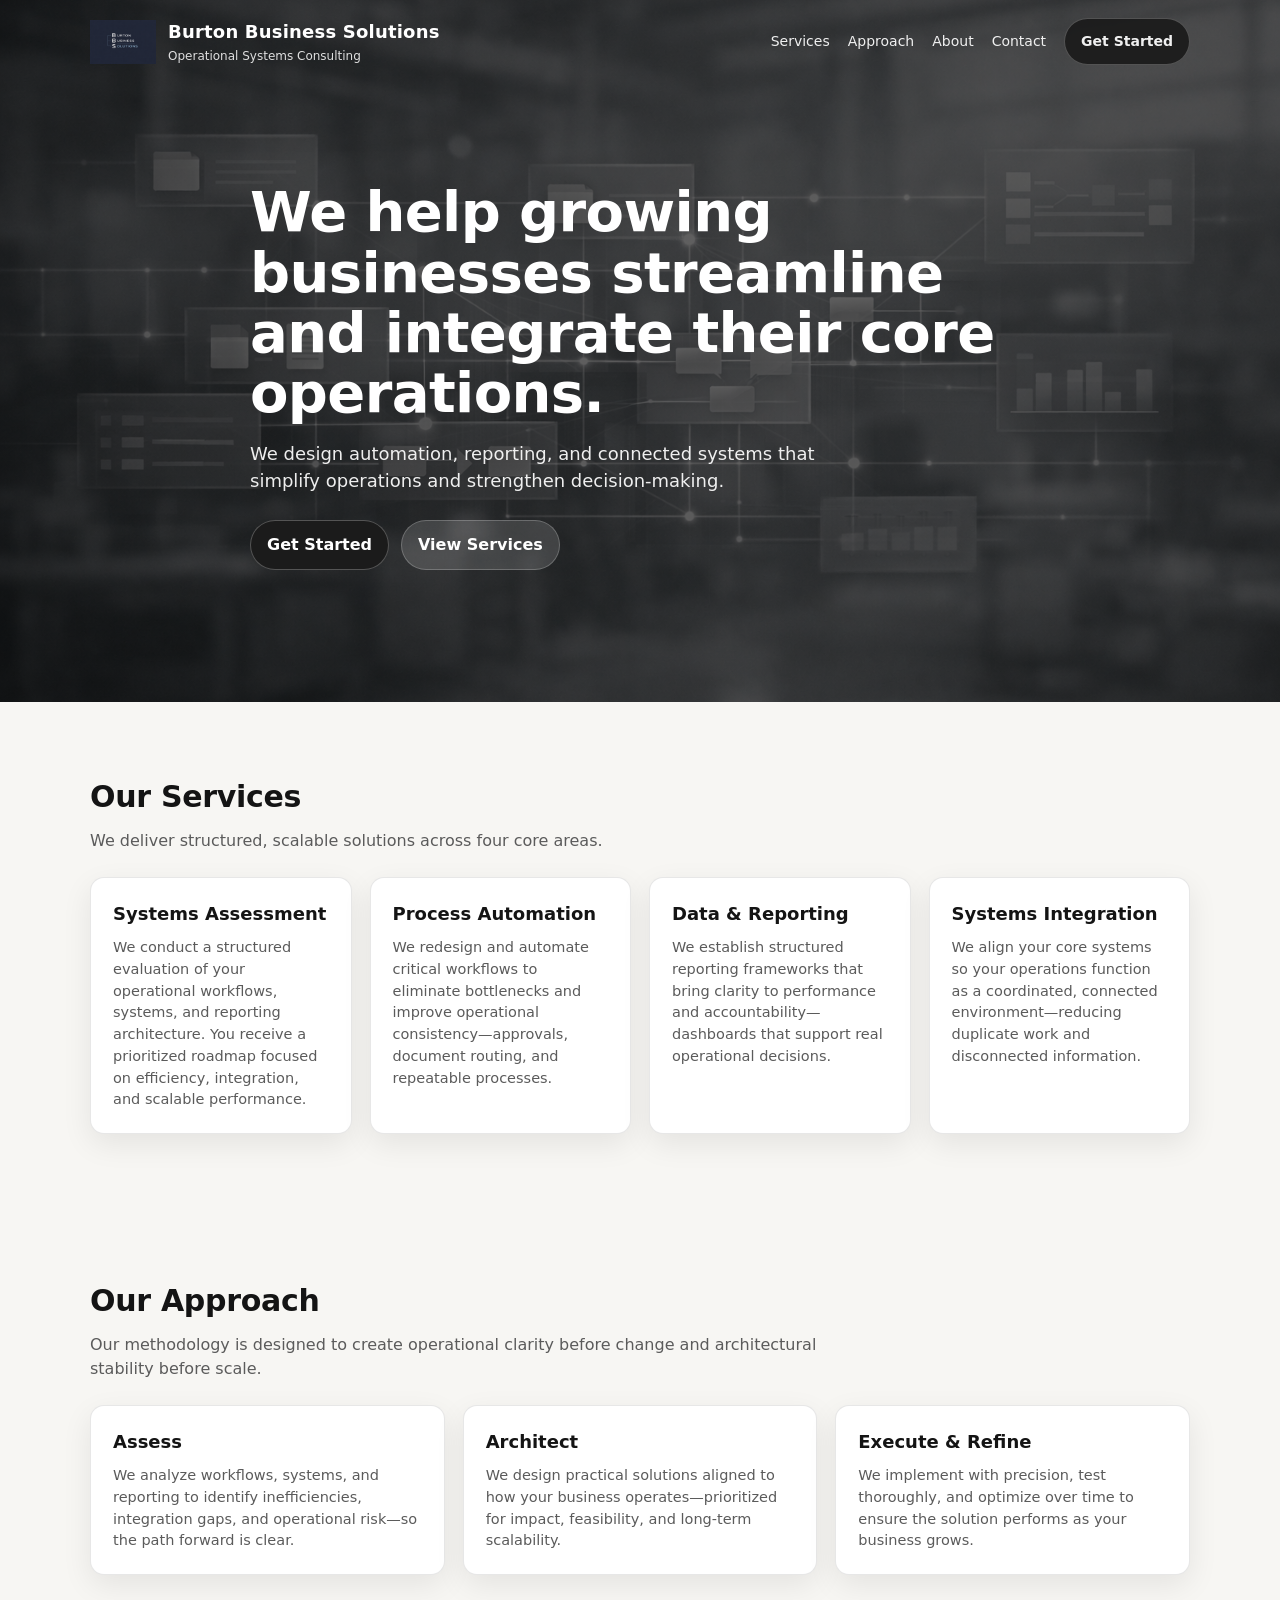
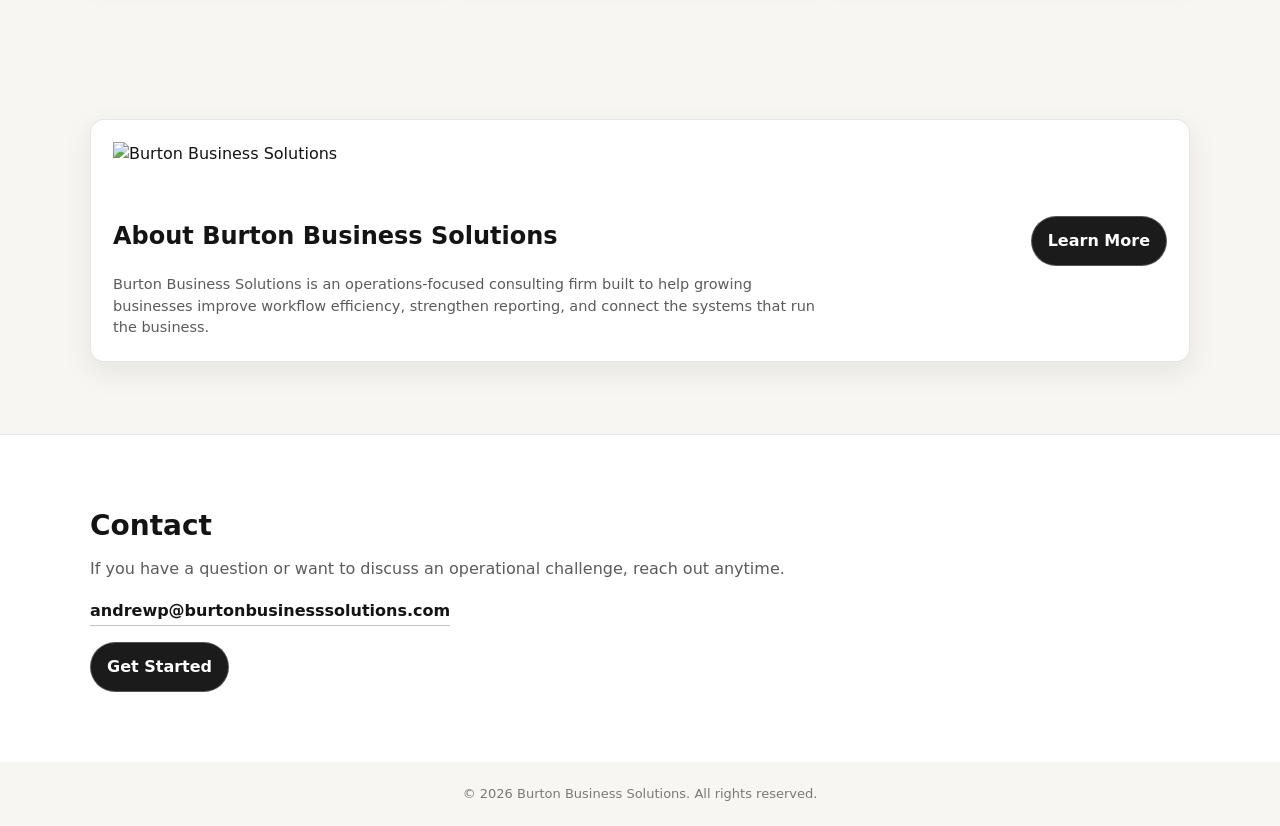
==== index.html @ 43e81bb0 "Update index.html" ====
<!DOCTYPE html>
<html lang="en">
<head>
  <meta charset="UTF-8" />
  <meta name="viewport" content="width=device-width, initial-scale=1.0" />
  <title>Burton Business Solutions | Operational Systems Consulting</title>
  <link rel="stylesheet" href="/assets/css/styles.css" />
</head>

<body>
  <!-- NAV -->
  <header class="nav">
    <div class="container nav-inner">
      <a class="brand" href="/">
        <img src="/assets/images/logo-dark.png" alt="Burton Business Solutions" />
        <div class="brand-text">
          <div class="name">Burton Business Solutions</div>
          <div class="tag">Operational Systems Consulting</div>
        </div>
      </a>

      <nav class="nav-links">
        <a href="#services">Services</a>
        <a href="#approach">Approach</a>
        <a href="/about">About</a>
        <a href="#contact">Contact</a>
        <a class="btn btn-primary" href="/get-started">Get Started</a>
      </nav>
    </div>
  </header>

  <!-- HERO -->
  <section class="hero">
    <div class="container hero-content">
      <h1>We help growing businesses streamline and integrate their core operations.</h1>
      <p>
        We design automation, reporting, and connected systems that simplify operations
        and strengthen decision-making.
      </p>

      <div class="hero-actions">
        <a class="btn btn-primary" href="/get-started">Get Started</a>
        <a class="btn btn-ghost" href="#services">View Services</a>
      </div>
    </div>
  </section>

  <!-- SERVICES -->
  <section id="services" class="section">
    <div class="container">
      <div class="section-header">
        <h2>Our Services</h2>
        <p>We deliver structured, scalable solutions across four core areas.</p>
      </div>

      <div class="grid grid-4">
        <div class="card">
          <h3>Systems Assessment</h3>
          <p>
            We conduct a structured evaluation of your operational workflows, systems,
            and reporting architecture. You receive a prioritized roadmap focused on
            efficiency, integration, and scalable performance.
          </p>
        </div>

        <div class="card">
          <h3>Process Automation</h3>
          <p>
            We redesign and automate critical workflows to eliminate bottlenecks and
            improve operational consistency—approvals, document routing, and repeatable processes.
          </p>
        </div>

        <div class="card">
          <h3>Data &amp; Reporting</h3>
          <p>
            We establish structured reporting frameworks that bring clarity to performance and
            accountability—dashboards that support real operational decisions.
          </p>
        </div>

        <div class="card">
          <h3>Systems Integration</h3>
          <p>
            We align your core systems so your operations function as a coordinated, connected
            environment—reducing duplicate work and disconnected information.
          </p>
        </div>
      </div>
    </div>
  </section>

  <!-- APPROACH -->
  <section id="approach" class="section">
    <div class="container">
      <div class="section-header">
        <h2>Our Approach</h2>
        <p>
          Our methodology is designed to create operational clarity before change and
          architectural stability before scale.
        </p>
      </div>

      <div class="grid grid-3">
        <div class="card">
          <h3>Assess</h3>
          <p>
            We analyze workflows, systems, and reporting to identify inefficiencies,
            integration gaps, and operational risk—so the path forward is clear.
          </p>
        </div>

        <div class="card">
          <h3>Architect</h3>
          <p>
            We design practical solutions aligned to how your business operates—prioritized
            for impact, feasibility, and long-term scalability.
          </p>
        </div>

        <div class="card">
          <h3>Execute &amp; Refine</h3>
          <p>
            We implement with precision, test thoroughly, and optimize over time to ensure
            the solution performs as your business grows.
          </p>
        </div>
      </div>
    </div>
  </section>

  <!-- ABOUT PREVIEW -->
  <section class="section">
    <div class="container">
      <div class="card about-preview">
        <div class="text">
          <img class="about-logo" src="/assets/images/logo-light.png" alt="Burton Business Solutions" />

          <h2>About Burton Business Solutions</h2>
          <p>
            Burton Business Solutions is an operations-focused consulting firm built to help
            growing businesses improve workflow efficiency, strengthen reporting, and connect
            the systems that run the business.
          </p>
        </div>
        <a class="btn btn-primary" href="/about">Learn More</a>
      </div>
    </div>
  </section>

  <!-- CONTACT -->
  <section id="contact" class="contact-band">
    <div class="container">
      <h2>Contact</h2>
      <p>If you have a question or want to discuss an operational challenge, reach out anytime.</p>
      <a class="email" href="mailto:andrewp@burtonbusinesssolutions.com">
        andrewp@burtonbusinesssolutions.com
      </a>

      <div style="margin-top:16px;">
        <a class="btn btn-primary" href="/get-started">Get Started</a>
      </div>
    </div>
  </section>

  <div class="footer">
    © <span id="year"></span> Burton Business Solutions. All rights reserved.
  </div>

  <script>
    document.getElementById("year").textContent = new Date().getFullYear();
  </script>
</body>
</html>
---- assets/css/styles.css ----
/* BBS Solutions - Operational Systems Consulting */

/* ---------- Base ---------- */
:root{
  --bg: #f7f6f3;             /* subtle off-white */
  --card: #ffffff;
  --text: #141414;           /* near-black */
  --muted: #5b5b5b;
  --accent: #1b1b1b;         /* dark charcoal */
  --accent-hover: #000000;
  --border: rgba(20,20,20,.10);
  --shadow: 0 10px 30px rgba(0,0,0,.08);
  --radius: 14px;
  --max: 1100px;
}

*{ box-sizing: border-box; }
html{ scroll-behavior: smooth; }
body{
  margin:0;
  font-family: system-ui, -apple-system, Segoe UI, Roboto, Arial, sans-serif;
  color: var(--text);
  background: var(--bg);
  line-height: 1.5;
}

a{ color: inherit; text-decoration: none; }
a:hover{ text-decoration: underline; }

.container{
  width: min(var(--max), calc(100% - 48px));
  margin: 0 auto;
}

/* ---------- Nav (transparent over hero) ---------- */
.nav{
  position: absolute;
  top:0; left:0; right:0;
  z-index: 50;
  padding: 18px 0;
}

.nav-inner{
  display:flex;
  align-items:center;
  justify-content: space-between;
  gap: 16px;
}

/* UPDATED: brand now supports logo + stacked text */
.brand{
  display:flex;
  align-items:center;
  gap: 12px;
  color: #fff;
  text-decoration: none;
}

/* Logo in navbar */
.brand img{
  height: 44px;        /* tweak 40–52px if you want */
  width: auto;
  display:block;
}

/* Wrapper for name + tagline */
.brand-text{
  display:flex;
  flex-direction: column;
  gap: 2px;
}

.brand .name{
  font-weight: 700;
  letter-spacing: .2px;
  font-size: 18px;
}

.brand .tag{
  font-size: 12px;
  opacity: .85;
}

.nav-links{
  display:flex;
  align-items:center;
  gap: 18px;
}

.nav-links a{
  color:#fff;
  font-size: 14px;
  opacity: .92;
  text-decoration: none;
}

.nav-links a:hover{ opacity: 1; text-decoration: none; }

.btn{
  display:inline-flex;
  align-items:center;
  justify-content:center;
  gap: 10px;
  padding: 12px 16px;
  border-radius: 999px;
  font-weight: 600;
  border: 1px solid transparent;
  text-decoration:none;
  cursor: pointer;
}

.btn-primary{
  background: var(--accent);
  color: #fff;
  border-color: rgba(255,255,255,.25);
}

.btn-primary:hover{
  background: var(--accent-hover);
  text-decoration: none;
}

.btn-ghost{
  background: rgba(255,255,255,.14);
  color:#fff;
  border-color: rgba(255,255,255,.22);
}

.btn-ghost:hover{ background: rgba(255,255,255,.20); text-decoration:none; }

/* ---------- Hero ---------- */
.hero{
  position: relative;
  min-height: 78vh;
  display:flex;
  align-items: center;
  padding: 120px 0 70px;
  background:
    linear-gradient(rgba(0,0,0,.62), rgba(0,0,0,.62)),
    url("/assets/images/hp_background.png");
  background-size: cover;
  background-position: center;
  background-repeat: no-repeat;
  color:#fff;
}

.hero-content{
  max-width: 780px;
}

.hero h1{
  margin:0 0 16px;
  font-size: clamp(34px, 4.5vw, 56px);
  line-height: 1.08;
  letter-spacing: -0.6px;
}

.hero p{
  margin: 0 0 26px;
  font-size: 18px;
  color: rgba(255,255,255,.92);
  max-width: 640px;
}

.hero-actions{
  display:flex;
  gap: 12px;
  flex-wrap: wrap;
}

/* ---------- Sections ---------- */
.section{
  padding: 72px 0;
}

.section-header{
  margin-bottom: 24px;
}

.section-header h2{
  margin:0 0 10px;
  font-size: 30px;
  letter-spacing: -0.3px;
}

.section-header p{
  margin:0;
  color: var(--muted);
  max-width: 760px;
}

.grid{
  display:grid;
  gap: 18px;
}

.grid-4{
  grid-template-columns: repeat(4, 1fr);
}

.grid-3{
  grid-template-columns: repeat(3, 1fr);
}

.card{
  background: var(--card);
  border: 1px solid var(--border);
  border-radius: var(--radius);
  box-shadow: var(--shadow);
  padding: 22px;
}

.card h3{
  margin: 0 0 10px;
  font-size: 18px;
}

.card p{
  margin:0;
  color: var(--muted);
  font-size: 14.5px;
}

/* ---------- About preview ---------- */
.about-preview{
  display:flex;
  gap: 18px;
  align-items: center;
  justify-content: space-between;
  flex-wrap: wrap;
}

.about-preview .text{
  max-width: 720px;
}

/* NEW: light logo for About section */
.about-logo{
  height: 56px;     /* tweak 48–64px */
  width: auto;
  display:block;
  margin: 0 0 14px;
}

.about-preview p{
  margin: 8px 0 0;
  color: var(--muted);
}

/* ---------- Contact footer section ---------- */
.contact-band{
  padding: 70px 0;
  background: #fff;
  border-top: 1px solid var(--border);
}

.contact-band h2{
  margin:0 0 10px;
  font-size: 28px;
}

.contact-band p{
  margin:0 0 18px;
  color: var(--muted);
}

.contact-band .email{
  display:inline-block;
  font-weight: 650;
  border-bottom: 1px solid rgba(20,20,20,.25);
  padding-bottom: 2px;
}

.footer{
  padding: 22px 0;
  color: rgba(20,20,20,.55);
  font-size: 13px;
  text-align:center;
}

/* ---------- Responsive ---------- */
@media (max-width: 980px){
  .grid-4{ grid-template-columns: repeat(2, 1fr); }
  .grid-3{ grid-template-columns: 1fr; }
}

@media (max-width: 560px){
  .container{ width: min(var(--max), calc(100% - 32px)); }
  .nav-links{ gap: 12px; }
  .nav-links a{ display:none; } /* keeps it clean on mobile for now */

  /* Mobile logo sizing */
  .brand img{ height: 36px; }
  .about-logo{ height: 48px; }
}
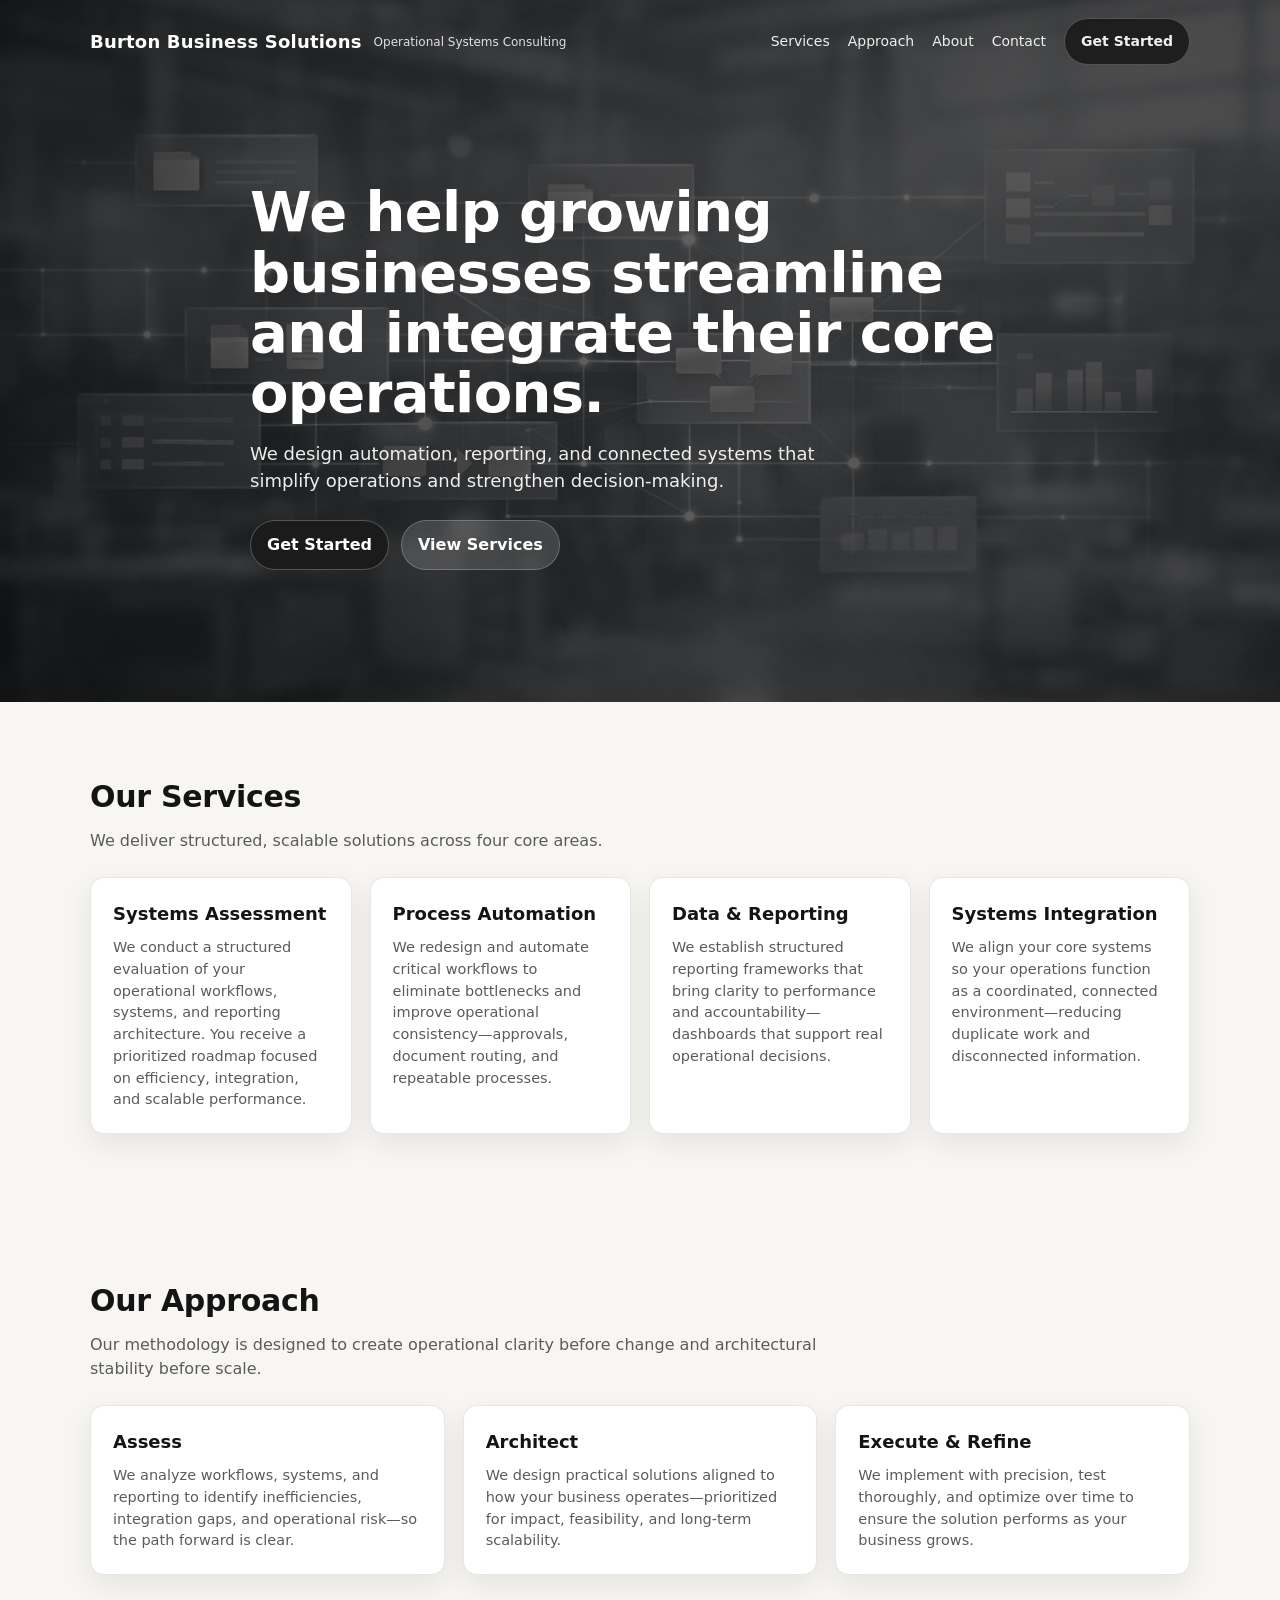
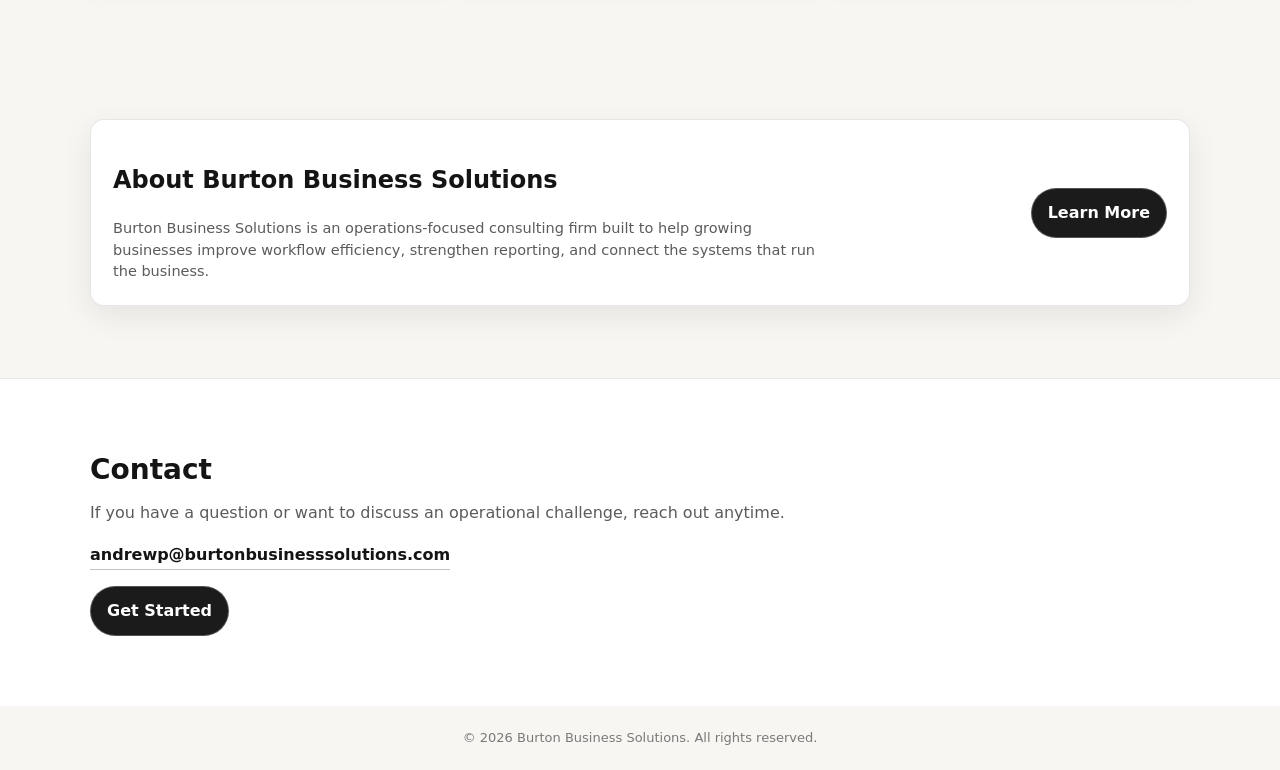
==== commit 4e72354e: "Update index.html" ====
--- a/index.html
+++ b/index.html
@@ -12,11 +12,8 @@
   <header class="nav">
     <div class="container nav-inner">
       <a class="brand" href="/">
-        <img src="/assets/images/logo-dark.png" alt="Burton Business Solutions" />
-        <div class="brand-text">
-          <div class="name">Burton Business Solutions</div>
-          <div class="tag">Operational Systems Consulting</div>
-        </div>
+        <div class="name">Burton Business Solutions</div>
+        <div class="tag">Operational Systems Consulting</div>
       </a>
 
       <nav class="nav-links">
@@ -95,34 +92,31 @@
     <div class="container">
       <div class="section-header">
         <h2>Our Approach</h2>
-        <p>
-          Our methodology is designed to create operational clarity before change and
-          architectural stability before scale.
-        </p>
+        <p>Our methodology is designed to create operational clarity before change and architectural stability before scale.</p>
       </div>
 
       <div class="grid grid-3">
         <div class="card">
           <h3>Assess</h3>
           <p>
-            We analyze workflows, systems, and reporting to identify inefficiencies,
-            integration gaps, and operational risk—so the path forward is clear.
+            We analyze workflows, systems, and reporting to identify inefficiencies, integration gaps,
+            and operational risk—so the path forward is clear.
           </p>
         </div>
 
         <div class="card">
           <h3>Architect</h3>
           <p>
-            We design practical solutions aligned to how your business operates—prioritized
-            for impact, feasibility, and long-term scalability.
+            We design practical solutions aligned to how your business operates—prioritized for impact,
+            feasibility, and long-term scalability.
           </p>
         </div>
 
         <div class="card">
           <h3>Execute &amp; Refine</h3>
           <p>
-            We implement with precision, test thoroughly, and optimize over time to ensure
-            the solution performs as your business grows.
+            We implement with precision, test thoroughly, and optimize over time to ensure the solution
+            performs as your business grows.
           </p>
         </div>
       </div>
@@ -134,13 +128,10 @@
     <div class="container">
       <div class="card about-preview">
         <div class="text">
-          <img class="about-logo" src="/assets/images/logo-light.png" alt="Burton Business Solutions" />
-
           <h2>About Burton Business Solutions</h2>
           <p>
-            Burton Business Solutions is an operations-focused consulting firm built to help
-            growing businesses improve workflow efficiency, strengthen reporting, and connect
-            the systems that run the business.
+            Burton Business Solutions is an operations-focused consulting firm built to help growing businesses
+            improve workflow efficiency, strengthen reporting, and connect the systems that run the business.
           </p>
         </div>
         <a class="btn btn-primary" href="/about">Learn More</a>
@@ -148,14 +139,12 @@
     </div>
   </section>
 
-  <!-- CONTACT -->
+  <!-- CONTACT (BOTTOM) -->
   <section id="contact" class="contact-band">
     <div class="container">
       <h2>Contact</h2>
       <p>If you have a question or want to discuss an operational challenge, reach out anytime.</p>
-      <a class="email" href="mailto:andrewp@burtonbusinesssolutions.com">
-        andrewp@burtonbusinesssolutions.com
-      </a>
+      <a class="email" href="mailto:andrewp@burtonbusinesssolutions.com">andrewp@burtonbusinesssolutions.com</a>
 
       <div style="margin-top:16px;">
         <a class="btn btn-primary" href="/get-started">Get Started</a>
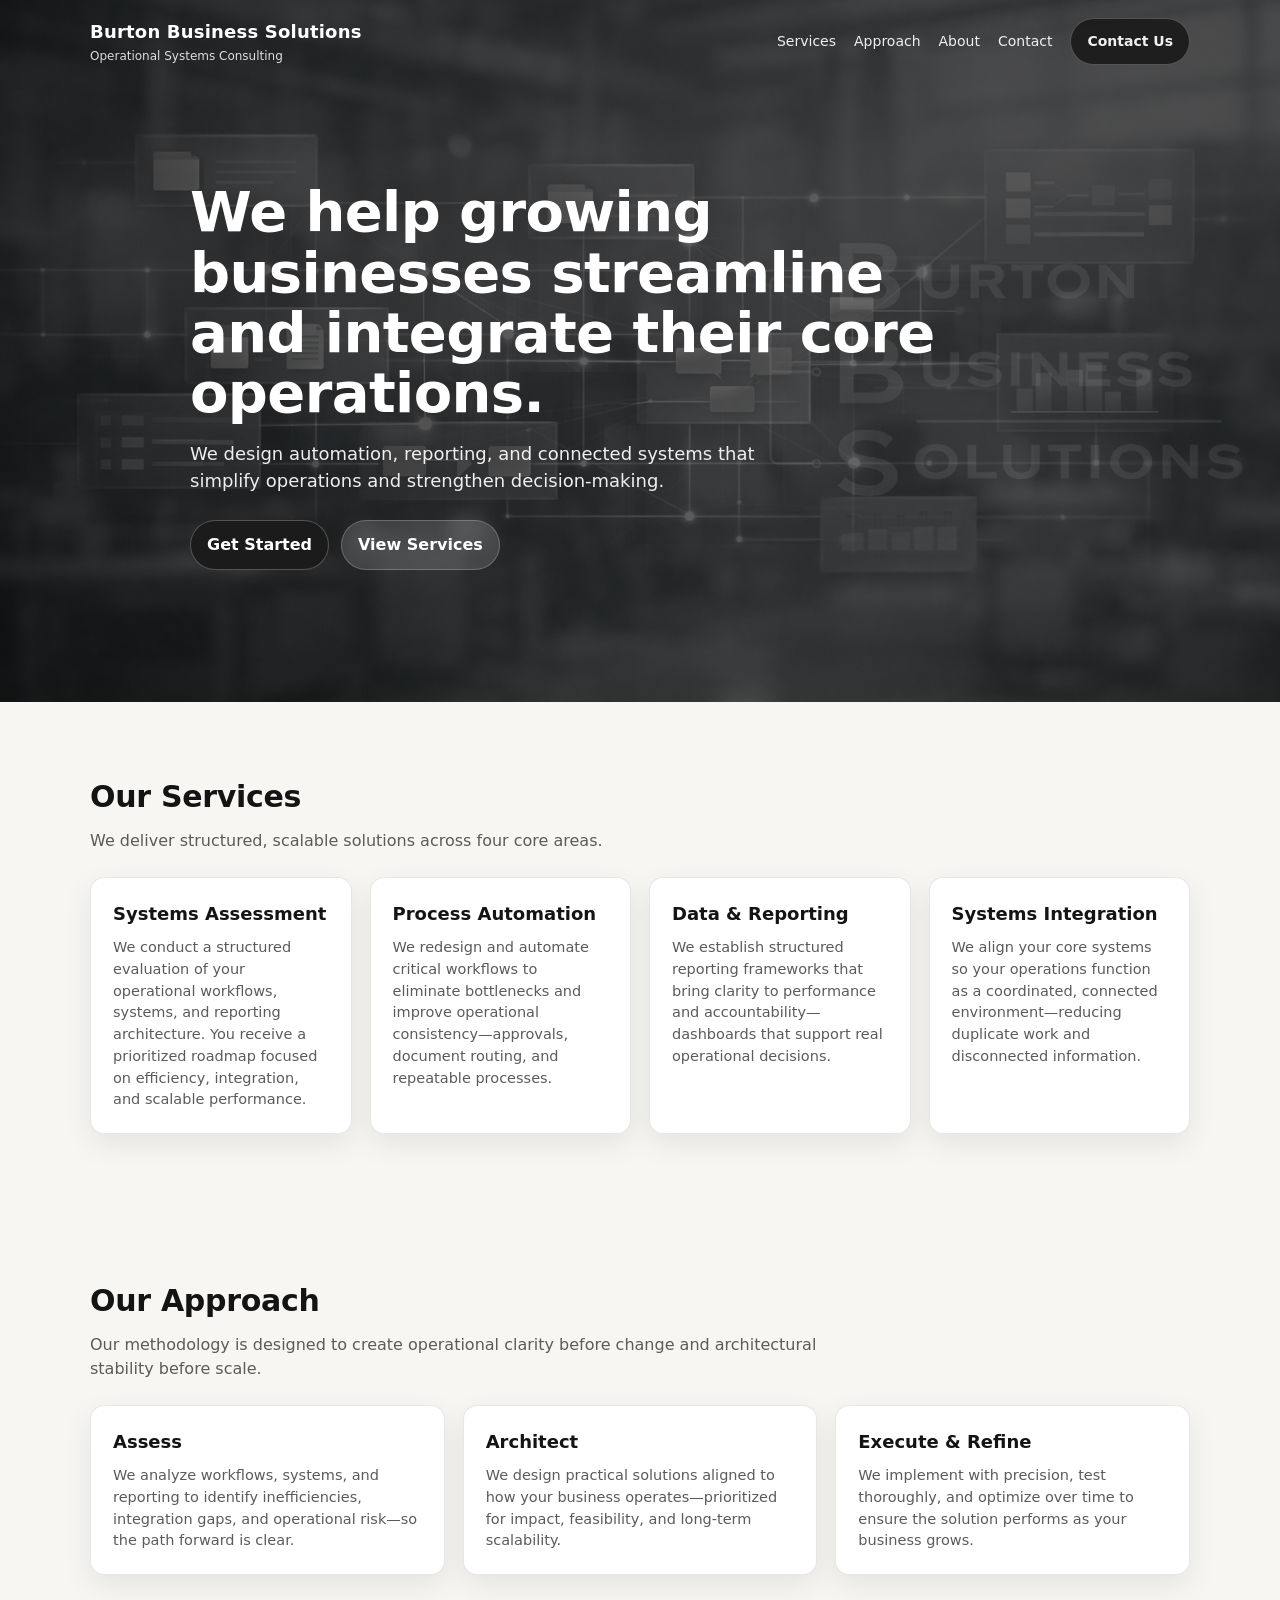
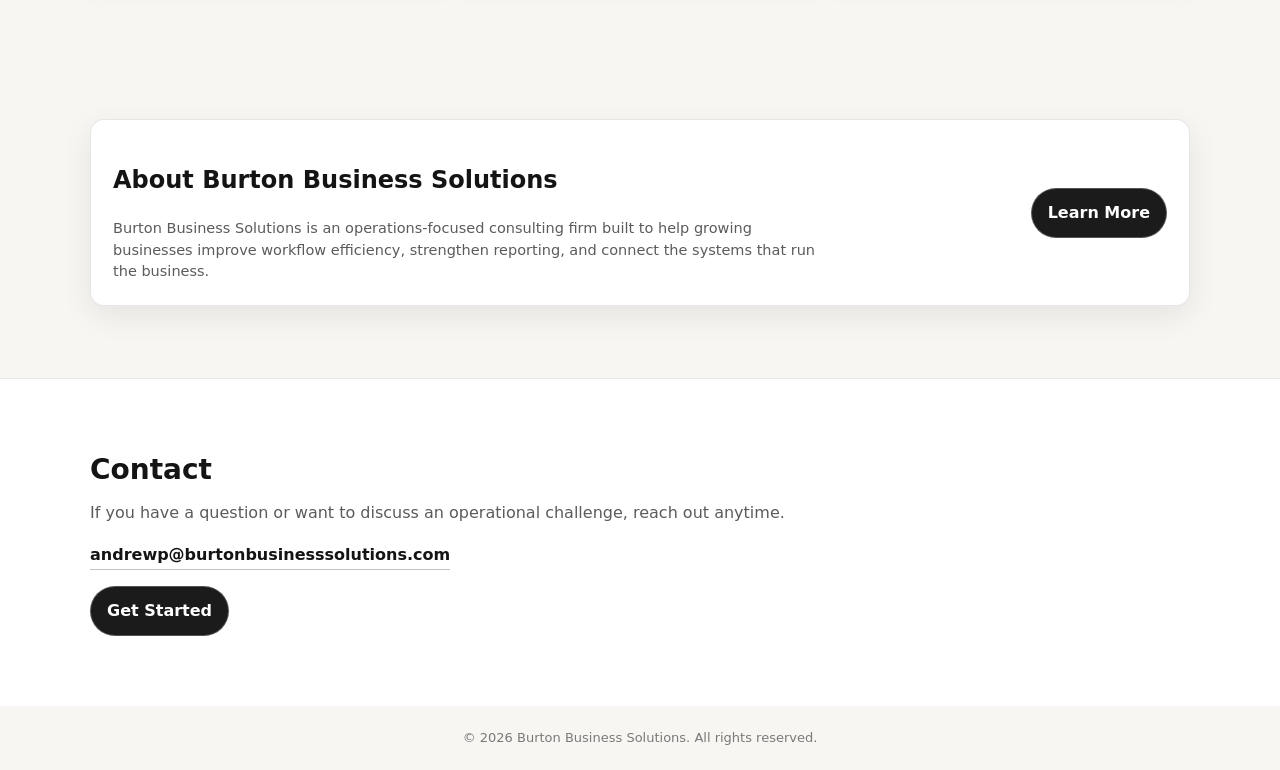
==== commit e4b693be: "Update index.html" ====
--- a/index.html
+++ b/index.html
@@ -21,7 +21,7 @@
         <a href="#approach">Approach</a>
         <a href="/about">About</a>
         <a href="#contact">Contact</a>
-        <a class="btn btn-primary" href="/get-started">Get Started</a>
+        <a class="btn btn-primary" href="/get-started">Contact Us</a>
       </nav>
     </div>
   </header>
--- a/assets/css/styles.css
+++ b/assets/css/styles.css
@@ -2,11 +2,11 @@
 
 /* ---------- Base ---------- */
 :root{
-  --bg: #f7f6f3;             /* subtle off-white */
+  --bg: #f7f6f3;
   --card: #ffffff;
-  --text: #141414;           /* near-black */
+  --text: #141414;
   --muted: #5b5b5b;
-  --accent: #1b1b1b;         /* dark charcoal */
+  --accent: #1b1b1b;
   --accent-hover: #000000;
   --border: rgba(20,20,20,.10);
   --shadow: 0 10px 30px rgba(0,0,0,.08);
@@ -32,7 +32,7 @@
   margin: 0 auto;
 }
 
-/* ---------- Nav (transparent over hero) ---------- */
+/* ---------- Nav ---------- */
 .nav{
   position: absolute;
   top:0; left:0; right:0;
@@ -47,27 +47,11 @@
   gap: 16px;
 }
 
-/* UPDATED: brand now supports logo + stacked text */
 .brand{
-  display:flex;
-  align-items:center;
-  gap: 12px;
-  color: #fff;
-  text-decoration: none;
-}
-
-/* Logo in navbar */
-.brand img{
-  height: 44px;        /* tweak 40–52px if you want */
-  width: auto;
-  display:block;
-}
-
-/* Wrapper for name + tagline */
-.brand-text{
   display:flex;
   flex-direction: column;
   gap: 2px;
+  color: #fff;
 }
 
 .brand .name{
@@ -131,6 +115,7 @@
 /* ---------- Hero ---------- */
 .hero{
   position: relative;
+  overflow: hidden;
   min-height: 78vh;
   display:flex;
   align-items: center;
@@ -144,8 +129,31 @@
   color:#fff;
 }
 
+/* Watermark overlay - pushed DOWN into lower-right quadrant */
+.hero::after{
+  content:"";
+  position:absolute;
+
+  right: -260px;      /* push farther off the right edge */
+  bottom: -220px;     /* push DOWN so it sits lower-right */
+  width: 1050px;      /* slightly smaller so it’s not dominating */
+  height: 1050px;
+
+  background: url("/assets/images/logo-light.png") no-repeat;
+  background-size: contain;
+  background-position: center;
+
+  opacity: .08;
+  pointer-events:none;
+  z-index: 1;
+}
+
 .hero-content{
+  position: relative;
+  z-index: 2;
   max-width: 780px;
+
+  margin-left: 190px;   /* gentle shift right */
 }
 
 .hero h1{
@@ -234,14 +242,6 @@
   max-width: 720px;
 }
 
-/* NEW: light logo for About section */
-.about-logo{
-  height: 56px;     /* tweak 48–64px */
-  width: auto;
-  display:block;
-  margin: 0 0 14px;
-}
-
 .about-preview p{
   margin: 8px 0 0;
   color: var(--muted);
@@ -284,12 +284,18 @@
   .grid-3{ grid-template-columns: 1fr; }
 }
 
+@media (max-width: 640px){
+  .hero::after{
+    right: -80px;
+    bottom: -60px;
+    width: 700px;
+    height: 700px;
+    opacity: .07;
+  }
+}
+
 @media (max-width: 560px){
   .container{ width: min(var(--max), calc(100% - 32px)); }
   .nav-links{ gap: 12px; }
-  .nav-links a{ display:none; } /* keeps it clean on mobile for now */
-
-  /* Mobile logo sizing */
-  .brand img{ height: 36px; }
-  .about-logo{ height: 48px; }
-}
+  .nav-links a{ display:none; }
+}
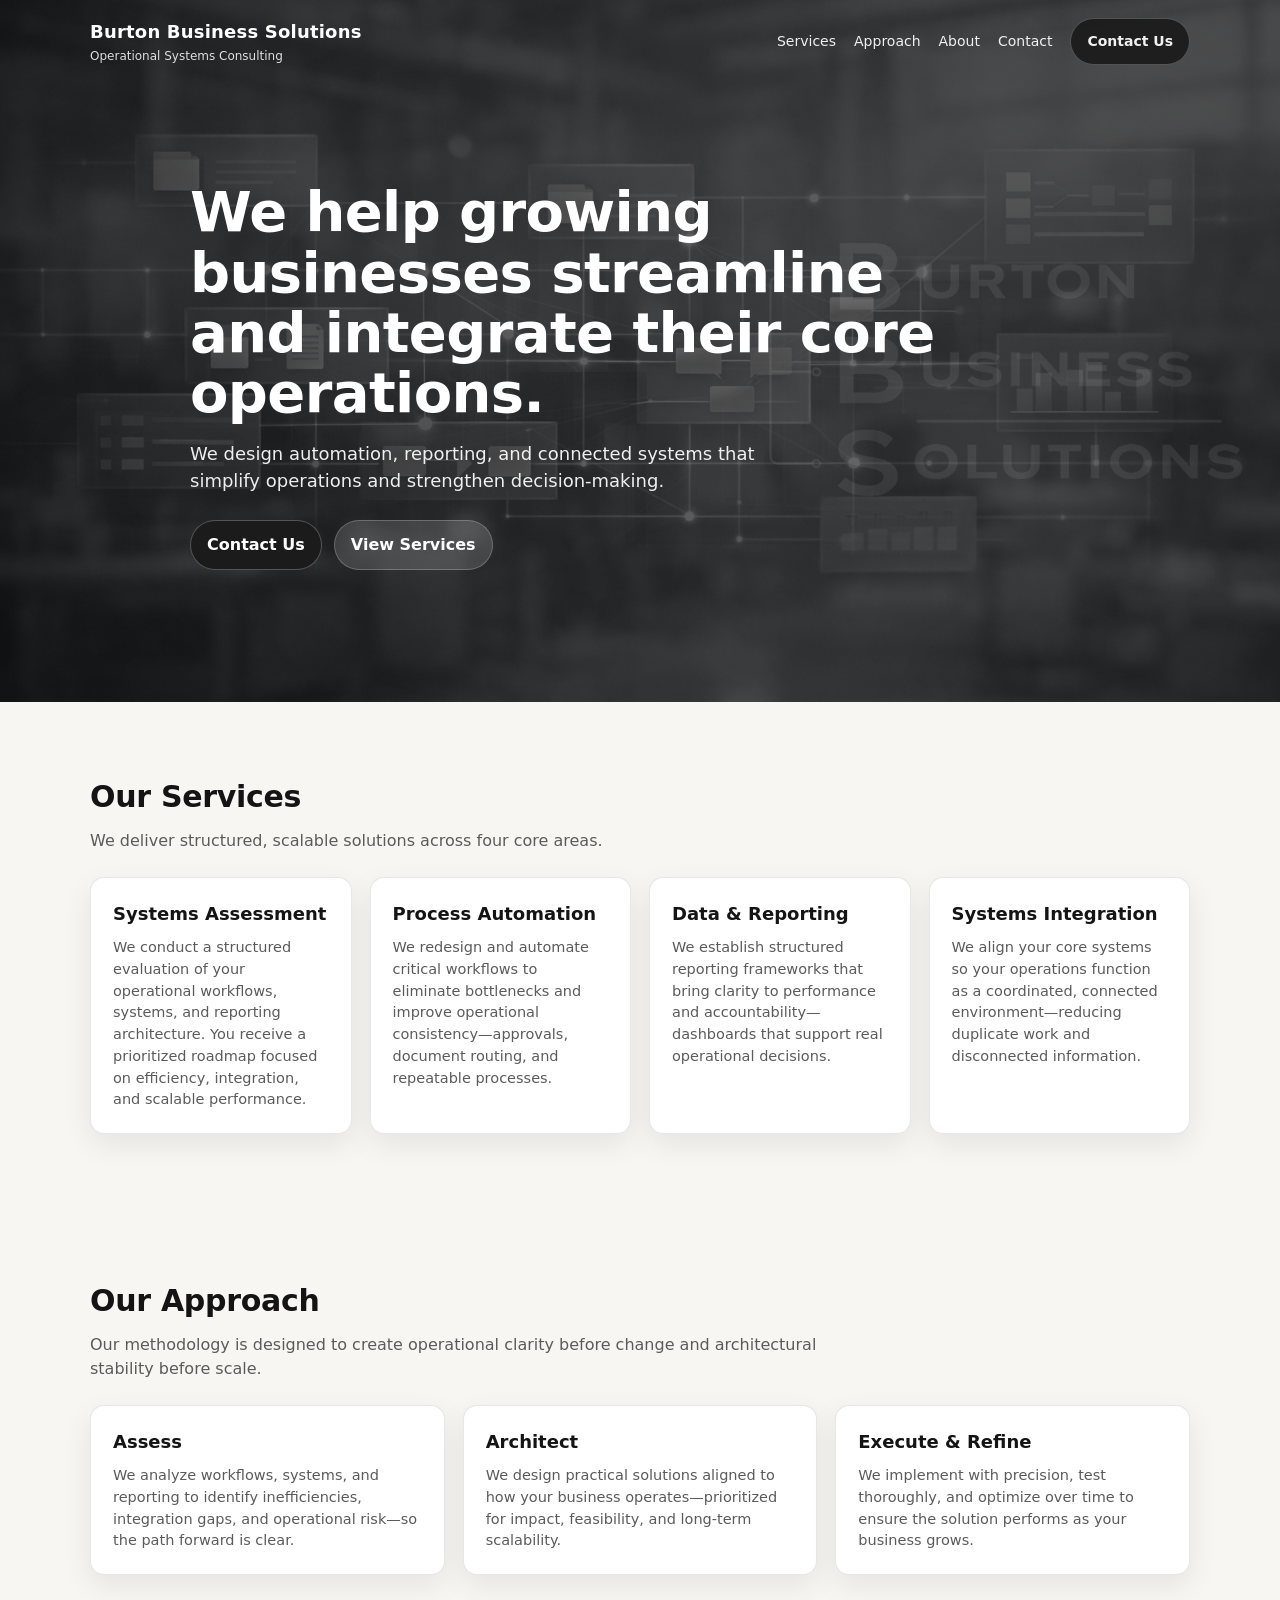
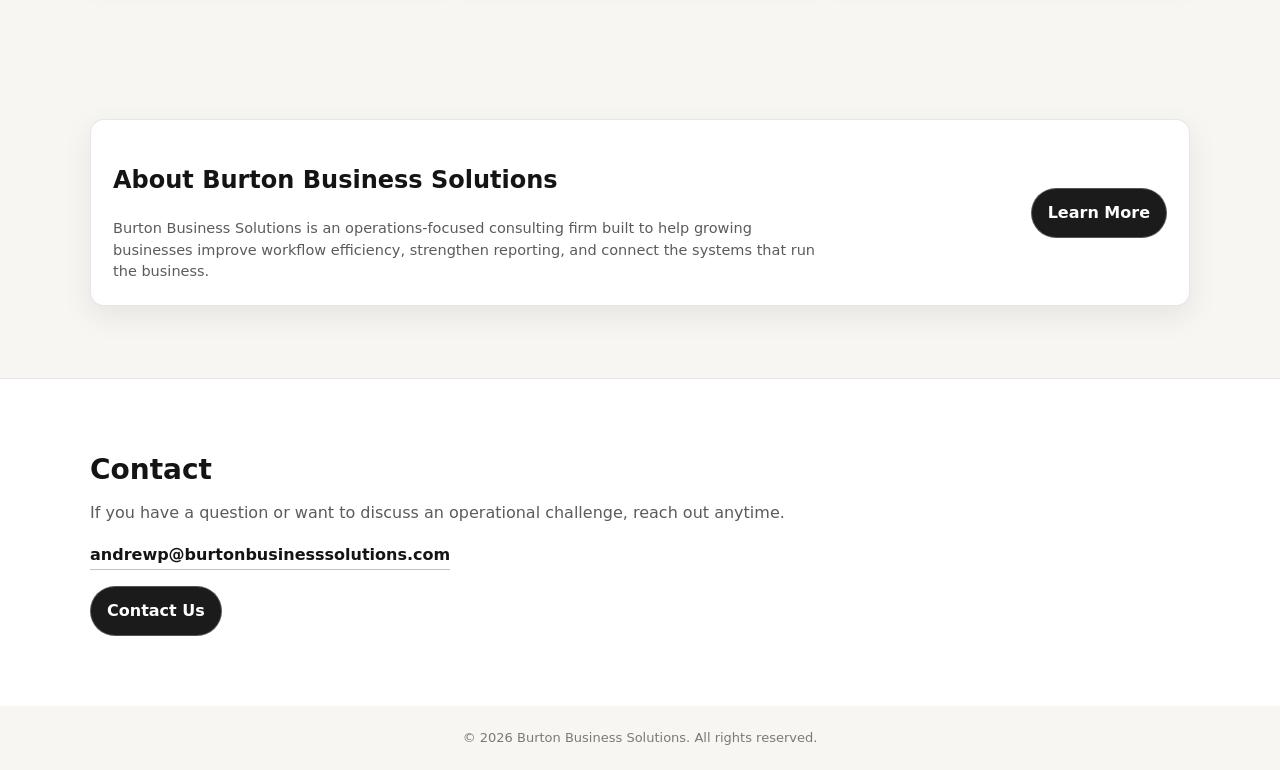
==== commit 40578d63: "Update index.html" ====
--- a/index.html
+++ b/index.html
@@ -1,3 +1,4 @@
+
 <!DOCTYPE html>
 <html lang="en">
 <head>
@@ -36,7 +37,7 @@
       </p>
 
       <div class="hero-actions">
-        <a class="btn btn-primary" href="/get-started">Get Started</a>
+        <a class="btn btn-primary" href="/get-started">Contact Us</a>
         <a class="btn btn-ghost" href="#services">View Services</a>
       </div>
     </div>
@@ -147,7 +148,7 @@
       <a class="email" href="mailto:andrewp@burtonbusinesssolutions.com">andrewp@burtonbusinesssolutions.com</a>
 
       <div style="margin-top:16px;">
-        <a class="btn btn-primary" href="/get-started">Get Started</a>
+        <a class="btn btn-primary" href="/get-started">Contact Us</a>
       </div>
     </div>
   </section>
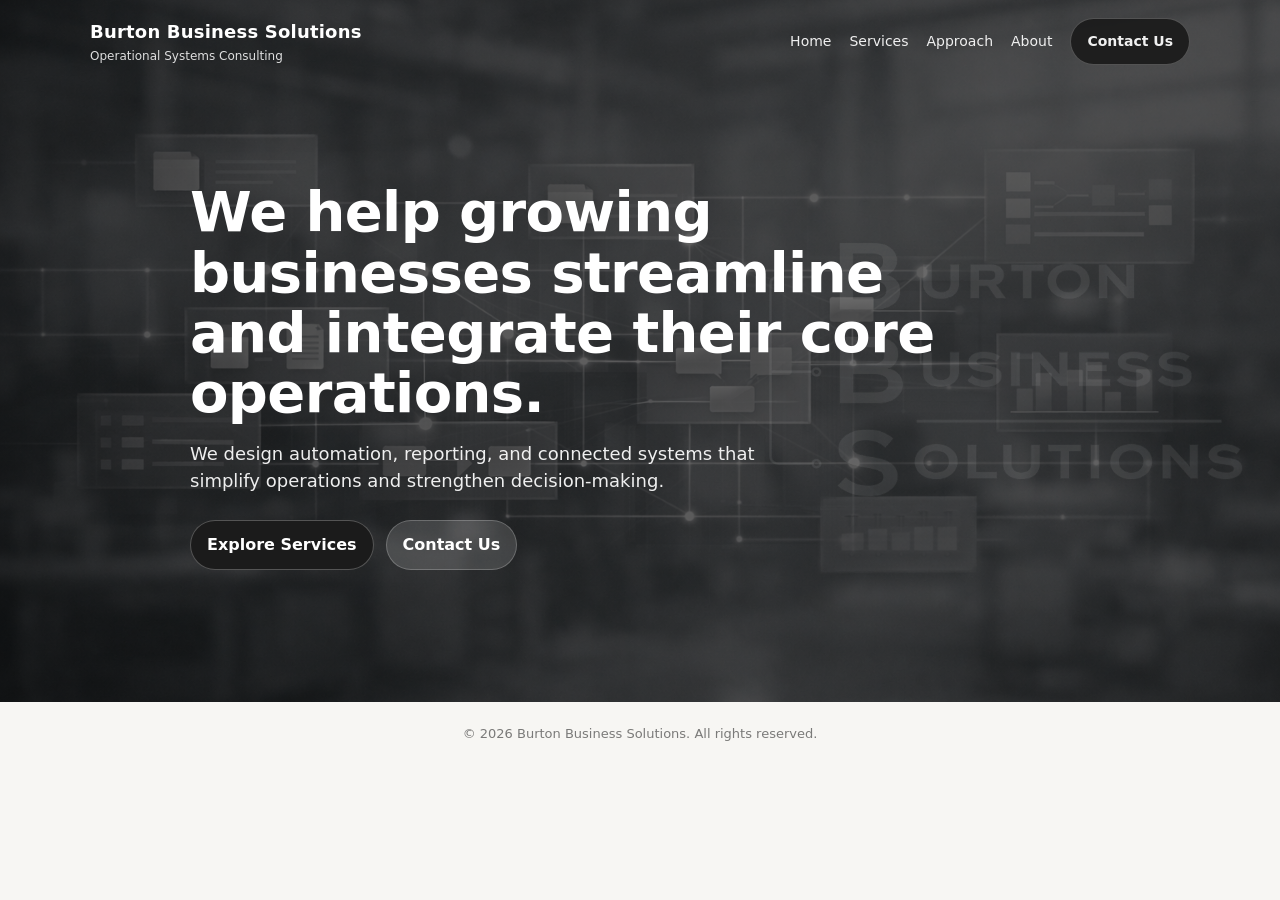
==== commit a5ebdf8e: "Update index.html" ====
--- a/index.html
+++ b/index.html
@@ -6,159 +6,149 @@
   <meta name="viewport" content="width=device-width, initial-scale=1.0" />
   <title>Burton Business Solutions | Operational Systems Consulting</title>
   <link rel="stylesheet" href="/assets/css/styles.css" />
+
+  <style>
+    /* Mobile navigation */
+    .mobile-menu-button {
+      display: none;
+      background: transparent;
+      color: inherit;
+      border: 1px solid var(--border);
+      border-radius: 10px;
+      padding: 10px 14px;
+      font-size: 22px;
+      cursor: pointer;
+    }
+
+    @media (max-width: 768px) {
+      .nav-inner {
+        display: flex;
+        align-items: center;
+        justify-content: space-between;
+        flex-wrap: wrap;
+      }
+
+      .mobile-menu-button {
+        display: block;
+      }
+
+      .nav-links {
+        display: none;
+        flex-direction: column;
+        align-items: stretch;
+        width: 100%;
+        padding: 16px 0;
+        gap: 12px;
+      }
+
+      .nav-links.open {
+        display: flex;
+      }
+
+      .nav-links a {
+        display: block;
+        padding: 10px 12px;
+      }
+
+      .hero-content {
+        padding-top: 40px;
+        padding-bottom: 40px;
+      }
+
+      .hero-actions {
+        display: flex;
+        flex-direction: column;
+        align-items: stretch;
+        gap: 12px;
+      }
+
+      .hero-actions .btn {
+        text-align: center;
+      }
+    }
+  </style>
 </head>
 
 <body>
-  <!-- NAV -->
+
+  <!-- NAVIGATION -->
   <header class="nav">
     <div class="container nav-inner">
+
       <a class="brand" href="/">
         <div class="name">Burton Business Solutions</div>
         <div class="tag">Operational Systems Consulting</div>
       </a>
 
-      <nav class="nav-links">
-        <a href="#services">Services</a>
-        <a href="#approach">Approach</a>
-        <a href="/about">About</a>
-        <a href="#contact">Contact</a>
-        <a class="btn btn-primary" href="/get-started">Contact Us</a>
+      <button
+        class="mobile-menu-button"
+        type="button"
+        id="menuButton"
+        aria-label="Toggle navigation"
+        aria-controls="mainNavigation"
+        aria-expanded="false"
+      >
+        ☰
+      </button>
+
+      <nav class="nav-links" id="mainNavigation" aria-label="Main navigation">
+        <a href="/">Home</a>
+        <a href="/services/">Services</a>
+        <a href="/approach/">Approach</a>
+        <a href="/about/">About</a>
+        <a class="btn btn-primary" href="/get-started/">Contact Us</a>
       </nav>
+
     </div>
   </header>
 
-  <!-- HERO -->
+  <!-- HOMEPAGE HERO -->
   <section class="hero">
     <div class="container hero-content">
-      <h1>We help growing businesses streamline and integrate their core operations.</h1>
+
+      <h1>
+        We help growing businesses streamline and integrate their core operations.
+      </h1>
+
       <p>
         We design automation, reporting, and connected systems that simplify operations
         and strengthen decision-making.
       </p>
 
       <div class="hero-actions">
-        <a class="btn btn-primary" href="/get-started">Contact Us</a>
-        <a class="btn btn-ghost" href="#services">View Services</a>
+        <a class="btn btn-primary" href="/services/">
+          Explore Services
+        </a>
+
+        <a class="btn btn-ghost" href="/get-started/">
+          Contact Us
+        </a>
       </div>
+
     </div>
   </section>
 
-  <!-- SERVICES -->
-  <section id="services" class="section">
-    <div class="container">
-      <div class="section-header">
-        <h2>Our Services</h2>
-        <p>We deliver structured, scalable solutions across four core areas.</p>
-      </div>
-
-      <div class="grid grid-4">
-        <div class="card">
-          <h3>Systems Assessment</h3>
-          <p>
-            We conduct a structured evaluation of your operational workflows, systems,
-            and reporting architecture. You receive a prioritized roadmap focused on
-            efficiency, integration, and scalable performance.
-          </p>
-        </div>
-
-        <div class="card">
-          <h3>Process Automation</h3>
-          <p>
-            We redesign and automate critical workflows to eliminate bottlenecks and
-            improve operational consistency—approvals, document routing, and repeatable processes.
-          </p>
-        </div>
-
-        <div class="card">
-          <h3>Data &amp; Reporting</h3>
-          <p>
-            We establish structured reporting frameworks that bring clarity to performance and
-            accountability—dashboards that support real operational decisions.
-          </p>
-        </div>
-
-        <div class="card">
-          <h3>Systems Integration</h3>
-          <p>
-            We align your core systems so your operations function as a coordinated, connected
-            environment—reducing duplicate work and disconnected information.
-          </p>
-        </div>
-      </div>
-    </div>
-  </section>
-
-  <!-- APPROACH -->
-  <section id="approach" class="section">
-    <div class="container">
-      <div class="section-header">
-        <h2>Our Approach</h2>
-        <p>Our methodology is designed to create operational clarity before change and architectural stability before scale.</p>
-      </div>
-
-      <div class="grid grid-3">
-        <div class="card">
-          <h3>Assess</h3>
-          <p>
-            We analyze workflows, systems, and reporting to identify inefficiencies, integration gaps,
-            and operational risk—so the path forward is clear.
-          </p>
-        </div>
-
-        <div class="card">
-          <h3>Architect</h3>
-          <p>
-            We design practical solutions aligned to how your business operates—prioritized for impact,
-            feasibility, and long-term scalability.
-          </p>
-        </div>
-
-        <div class="card">
-          <h3>Execute &amp; Refine</h3>
-          <p>
-            We implement with precision, test thoroughly, and optimize over time to ensure the solution
-            performs as your business grows.
-          </p>
-        </div>
-      </div>
-    </div>
-  </section>
-
-  <!-- ABOUT PREVIEW -->
-  <section class="section">
-    <div class="container">
-      <div class="card about-preview">
-        <div class="text">
-          <h2>About Burton Business Solutions</h2>
-          <p>
-            Burton Business Solutions is an operations-focused consulting firm built to help growing businesses
-            improve workflow efficiency, strengthen reporting, and connect the systems that run the business.
-          </p>
-        </div>
-        <a class="btn btn-primary" href="/about">Learn More</a>
-      </div>
-    </div>
-  </section>
-
-  <!-- CONTACT (BOTTOM) -->
-  <section id="contact" class="contact-band">
-    <div class="container">
-      <h2>Contact</h2>
-      <p>If you have a question or want to discuss an operational challenge, reach out anytime.</p>
-      <a class="email" href="mailto:andrewp@burtonbusinesssolutions.com">andrewp@burtonbusinesssolutions.com</a>
-
-      <div style="margin-top:16px;">
-        <a class="btn btn-primary" href="/get-started">Contact Us</a>
-      </div>
-    </div>
-  </section>
-
+  <!-- FOOTER -->
   <div class="footer">
     © <span id="year"></span> Burton Business Solutions. All rights reserved.
   </div>
 
   <script>
-    document.getElementById("year").textContent = new Date().getFullYear();
+    // Update copyright year
+    document.getElementById("year").textContent =
+      new Date().getFullYear();
+
+    // Mobile hamburger menu
+    const menuButton = document.getElementById("menuButton");
+    const mainNavigation = document.getElementById("mainNavigation");
+
+    menuButton.addEventListener("click", function () {
+      const isOpen = mainNavigation.classList.toggle("open");
+
+      menuButton.setAttribute("aria-expanded", String(isOpen));
+      menuButton.textContent = isOpen ? "✕" : "☰";
+    });
   </script>
+
 </body>
 </html>
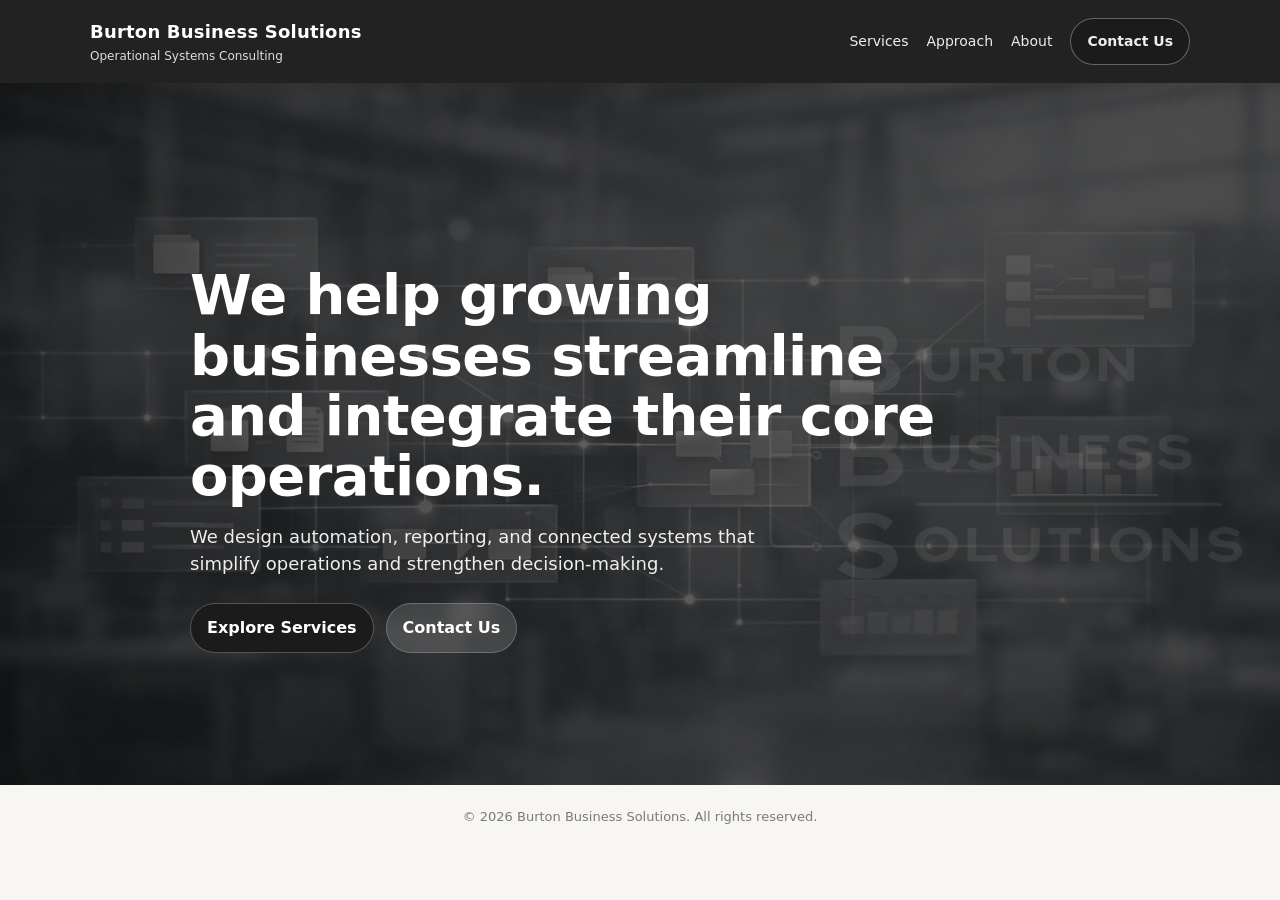
==== commit b36b1bcb: "Update index.html" ====
--- a/index.html
+++ b/index.html
@@ -92,7 +92,7 @@
       </button>
 
       <nav class="nav-links" id="mainNavigation" aria-label="Main navigation">
-        <a href="/">Home</a>
+
         <a href="/services/">Services</a>
         <a href="/approach/">Approach</a>
         <a href="/about/">About</a>
--- a/assets/css/styles.css
+++ b/assets/css/styles.css
@@ -1,7 +1,8 @@
+
 /* BBS Solutions - Operational Systems Consulting */
 
 /* ---------- Base ---------- */
-:root{
+:root {
   --bg: #f7f6f3;
   --card: #ffffff;
   --text: #141414;
@@ -14,110 +15,147 @@
   --max: 1100px;
 }
 
-*{ box-sizing: border-box; }
-html{ scroll-behavior: smooth; }
-body{
-  margin:0;
+* {
+  box-sizing: border-box;
+}
+
+html {
+  scroll-behavior: smooth;
+}
+
+body {
+  margin: 0;
   font-family: system-ui, -apple-system, Segoe UI, Roboto, Arial, sans-serif;
   color: var(--text);
   background: var(--bg);
   line-height: 1.5;
 }
 
-a{ color: inherit; text-decoration: none; }
-a:hover{ text-decoration: underline; }
-
-.container{
+a {
+  color: inherit;
+  text-decoration: none;
+}
+
+a:hover {
+  text-decoration: underline;
+}
+
+.container {
   width: min(var(--max), calc(100% - 48px));
   margin: 0 auto;
 }
 
-/* ---------- Nav ---------- */
-.nav{
-  position: absolute;
-  top:0; left:0; right:0;
+/* ---------- Navigation ---------- */
+.nav {
+  position: relative;
   z-index: 50;
+  background: #222222;
   padding: 18px 0;
 }
 
-.nav-inner{
-  display:flex;
-  align-items:center;
+.nav-inner {
+  display: flex;
+  align-items: center;
   justify-content: space-between;
   gap: 16px;
 }
 
-.brand{
-  display:flex;
+.brand {
+  display: flex;
   flex-direction: column;
   gap: 2px;
-  color: #fff;
-}
-
-.brand .name{
+  color: #ffffff;
+}
+
+.brand .name {
   font-weight: 700;
   letter-spacing: .2px;
   font-size: 18px;
 }
 
-.brand .tag{
+.brand .tag {
   font-size: 12px;
   opacity: .85;
 }
 
-.nav-links{
-  display:flex;
-  align-items:center;
+.nav-links {
+  display: flex;
+  align-items: center;
   gap: 18px;
 }
 
-.nav-links a{
-  color:#fff;
+.nav-links a {
+  color: #ffffff;
   font-size: 14px;
   opacity: .92;
   text-decoration: none;
 }
 
-.nav-links a:hover{ opacity: 1; text-decoration: none; }
-
-.btn{
-  display:inline-flex;
-  align-items:center;
-  justify-content:center;
+.nav-links a:hover {
+  opacity: 1;
+  text-decoration: none;
+}
+
+.nav-links .btn-primary {
+  color: #ffffff;
+  border: 1px solid rgba(255,255,255,.35);
+}
+
+/* Mobile menu button */
+.mobile-menu-button {
+  display: none;
+  background: transparent;
+  color: #ffffff;
+  border: 1px solid rgba(255,255,255,.4);
+  border-radius: 10px;
+  padding: 10px 14px;
+  font-size: 22px;
+  cursor: pointer;
+}
+
+/* ---------- Buttons ---------- */
+.btn {
+  display: inline-flex;
+  align-items: center;
+  justify-content: center;
   gap: 10px;
   padding: 12px 16px;
   border-radius: 999px;
   font-weight: 600;
   border: 1px solid transparent;
-  text-decoration:none;
+  text-decoration: none;
   cursor: pointer;
 }
 
-.btn-primary{
+.btn-primary {
   background: var(--accent);
-  color: #fff;
+  color: #ffffff;
   border-color: rgba(255,255,255,.25);
 }
 
-.btn-primary:hover{
+.btn-primary:hover {
   background: var(--accent-hover);
-  text-decoration: none;
-}
-
-.btn-ghost{
+  color: #ffffff;
+  text-decoration: none;
+}
+
+.btn-ghost {
   background: rgba(255,255,255,.14);
-  color:#fff;
+  color: #ffffff;
   border-color: rgba(255,255,255,.22);
 }
 
-.btn-ghost:hover{ background: rgba(255,255,255,.20); text-decoration:none; }
+.btn-ghost:hover {
+  background: rgba(255,255,255,.20);
+  text-decoration: none;
+}
 
 /* ---------- Hero ---------- */
-.hero{
+.hero {
   position: relative;
   overflow: hidden;
   min-height: 78vh;
-  display:flex;
+  display: flex;
   align-items: center;
   padding: 120px 0 70px;
   background:
@@ -126,91 +164,87 @@
   background-size: cover;
   background-position: center;
   background-repeat: no-repeat;
-  color:#fff;
-}
-
-/* Watermark overlay - pushed DOWN into lower-right quadrant */
-.hero::after{
-  content:"";
-  position:absolute;
-
-  right: -260px;      /* push farther off the right edge */
-  bottom: -220px;     /* push DOWN so it sits lower-right */
-  width: 1050px;      /* slightly smaller so it’s not dominating */
+  color: #ffffff;
+}
+
+/* Watermark overlay */
+.hero::after {
+  content: "";
+  position: absolute;
+  right: -260px;
+  bottom: -220px;
+  width: 1050px;
   height: 1050px;
-
   background: url("/assets/images/logo-light.png") no-repeat;
   background-size: contain;
   background-position: center;
-
   opacity: .08;
-  pointer-events:none;
+  pointer-events: none;
   z-index: 1;
 }
 
-.hero-content{
+.hero-content {
   position: relative;
   z-index: 2;
   max-width: 780px;
-
-  margin-left: 190px;   /* gentle shift right */
-}
-
-.hero h1{
-  margin:0 0 16px;
+  margin-left: 190px;
+}
+
+.hero h1 {
+  margin: 0 0 16px;
   font-size: clamp(34px, 4.5vw, 56px);
   line-height: 1.08;
   letter-spacing: -0.6px;
 }
 
-.hero p{
+.hero p {
   margin: 0 0 26px;
   font-size: 18px;
   color: rgba(255,255,255,.92);
   max-width: 640px;
 }
 
-.hero-actions{
-  display:flex;
+.hero-actions {
+  display: flex;
   gap: 12px;
   flex-wrap: wrap;
 }
 
 /* ---------- Sections ---------- */
-.section{
+.section {
   padding: 72px 0;
 }
 
-.section-header{
+.section-header {
   margin-bottom: 24px;
 }
 
-.section-header h2{
-  margin:0 0 10px;
+.section-header h2 {
+  margin: 0 0 10px;
   font-size: 30px;
   letter-spacing: -0.3px;
 }
 
-.section-header p{
-  margin:0;
+.section-header p {
+  margin: 0;
   color: var(--muted);
   max-width: 760px;
 }
 
-.grid{
-  display:grid;
+.grid {
+  display: grid;
   gap: 18px;
 }
 
-.grid-4{
+.grid-4 {
   grid-template-columns: repeat(4, 1fr);
 }
 
-.grid-3{
+.grid-3 {
   grid-template-columns: repeat(3, 1fr);
 }
 
-.card{
+.card {
   background: var(--card);
   border: 1px solid var(--border);
   border-radius: var(--radius);
@@ -218,74 +252,137 @@
   padding: 22px;
 }
 
-.card h3{
+.card h3 {
   margin: 0 0 10px;
   font-size: 18px;
 }
 
-.card p{
-  margin:0;
+.card p {
+  margin: 0;
   color: var(--muted);
   font-size: 14.5px;
 }
 
-/* ---------- About preview ---------- */
-.about-preview{
-  display:flex;
+/* ---------- About Preview ---------- */
+.about-preview {
+  display: flex;
   gap: 18px;
   align-items: center;
   justify-content: space-between;
   flex-wrap: wrap;
 }
 
-.about-preview .text{
+.about-preview .text {
   max-width: 720px;
 }
 
-.about-preview p{
+.about-preview p {
   margin: 8px 0 0;
   color: var(--muted);
 }
 
-/* ---------- Contact footer section ---------- */
-.contact-band{
+/* ---------- Contact Footer Section ---------- */
+.contact-band {
   padding: 70px 0;
-  background: #fff;
+  background: #ffffff;
   border-top: 1px solid var(--border);
 }
 
-.contact-band h2{
-  margin:0 0 10px;
+.contact-band h2 {
+  margin: 0 0 10px;
   font-size: 28px;
 }
 
-.contact-band p{
-  margin:0 0 18px;
+.contact-band p {
+  margin: 0 0 18px;
   color: var(--muted);
 }
 
-.contact-band .email{
-  display:inline-block;
+.contact-band .email {
+  display: inline-block;
   font-weight: 650;
   border-bottom: 1px solid rgba(20,20,20,.25);
   padding-bottom: 2px;
 }
 
-.footer{
+/* ---------- Footer ---------- */
+.footer {
   padding: 22px 0;
   color: rgba(20,20,20,.55);
   font-size: 13px;
-  text-align:center;
+  text-align: center;
 }
 
 /* ---------- Responsive ---------- */
-@media (max-width: 980px){
-  .grid-4{ grid-template-columns: repeat(2, 1fr); }
-  .grid-3{ grid-template-columns: 1fr; }
-}
-
-@media (max-width: 640px){
-  .hero::after{
+@media (max-width: 980px) {
+  .grid-4 {
+    grid-template-columns: repeat(2, 1fr);
+  }
+
+  .grid-3 {
+    grid-template-columns: 1fr;
+  }
+
+  .hero-content {
+    margin-left: 0;
+  }
+}
+
+@media (max-width: 768px) {
+  .nav-inner {
+    display: flex;
+    align-items: center;
+    justify-content: space-between;
+    flex-wrap: wrap;
+  }
+
+  .mobile-menu-button {
+    display: block;
+    color: #ffffff;
+    border-color: rgba(255,255,255,.4);
+  }
+
+  .nav-links {
+    display: none;
+    flex-direction: column;
+    align-items: stretch;
+    width: 100%;
+    padding: 16px 0;
+    gap: 12px;
+  }
+
+  .nav-links.open {
+    display: flex;
+    background: #222222;
+  }
+
+  .nav-links a,
+  .nav-links.open a {
+    display: block;
+    color: #ffffff;
+    padding: 10px 12px;
+  }
+
+  .hero-content {
+    margin-left: 0;
+    padding-top: 40px;
+    padding-bottom: 40px;
+  }
+
+  .hero-actions {
+    display: flex;
+    flex-direction: column;
+    align-items: stretch;
+    gap: 12px;
+  }
+
+  .hero-actions .btn {
+    text-align: center;
+  }
+}
+
+@media (max-width: 640px) {
+  .hero::after {
     right: -80px;
     bottom: -60px;
     width: 700px;
@@ -294,8 +391,16 @@
   }
 }
 
-@media (max-width: 560px){
-  .container{ width: min(var(--max), calc(100% - 32px)); }
-  .nav-links{ gap: 12px; }
-  .nav-links a{ display:none; }
-}
+@media (max-width: 560px) {
+  .container {
+    width: min(var(--max), calc(100% - 32px));
+  }
+
+  .brand .name {
+    font-size: 16px;
+  }
+
+  .brand .tag {
+    font-size: 11px;
+  }
+}
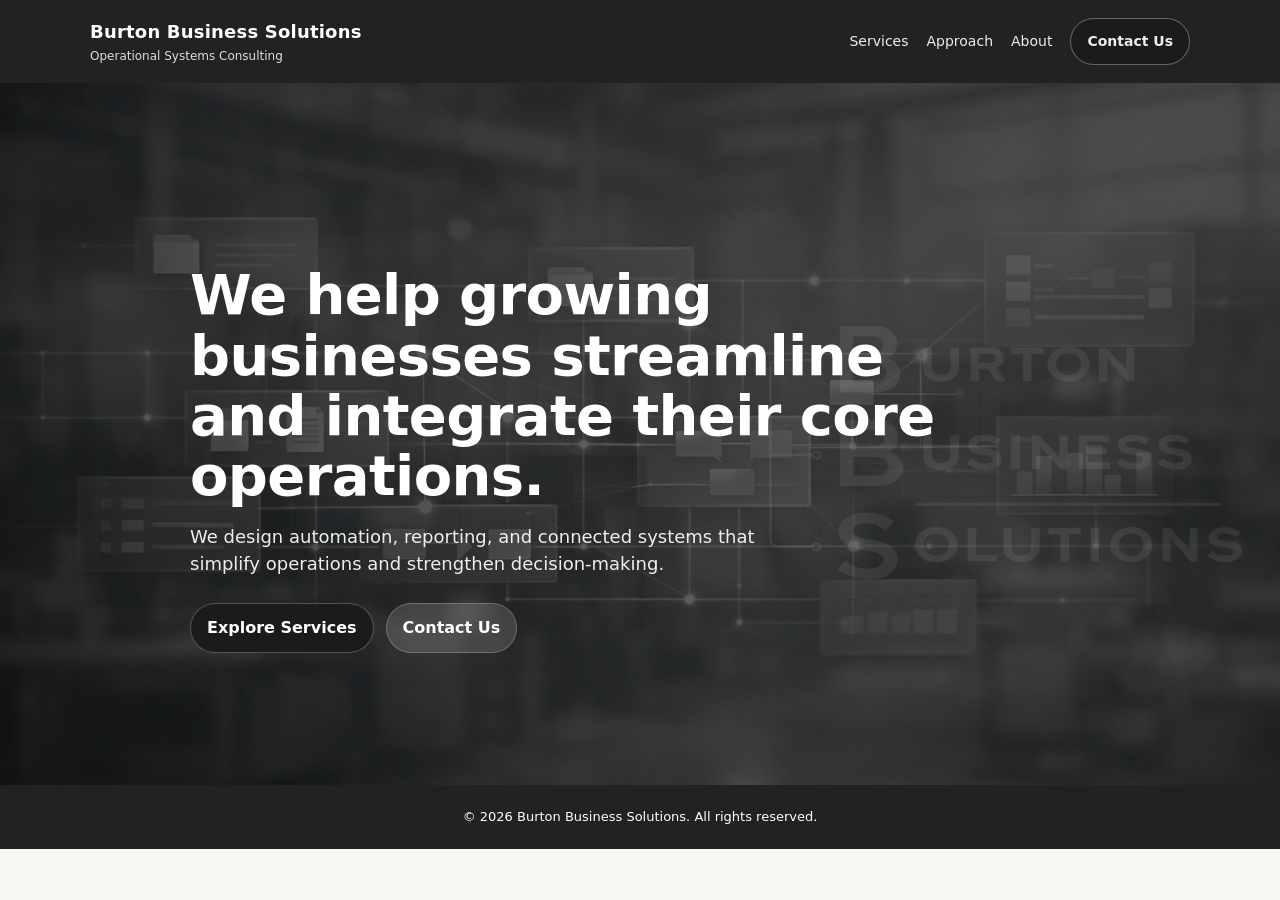
==== commit 4aab7475: "Update index.html" ====
--- a/index.html
+++ b/index.html
@@ -5,7 +5,7 @@
   <meta charset="UTF-8" />
   <meta name="viewport" content="width=device-width, initial-scale=1.0" />
   <title>Burton Business Solutions | Operational Systems Consulting</title>
-  <link rel="stylesheet" href="/assets/css/styles.css" />
+  <link rel="stylesheet" href="/assets/css/styles.css?v=2">
 
   <style>
     /* Mobile navigation */
--- a/assets/css/styles.css
+++ b/assets/css/styles.css
@@ -306,9 +306,12 @@
 }
 
 /* ---------- Footer ---------- */
+
+/* ---------- Footer ---------- */
 .footer {
   padding: 22px 0;
-  color: rgba(20,20,20,.55);
+  background: #222222;
+  color: #ffffff;
   font-size: 13px;
   text-align: center;
 }
@@ -404,3 +407,13 @@
     font-size: 11px;
   }
 }
+
+
+/* Mobile hamburger menu */
+@media (max-width: 768px) {
+  .mobile-menu-button {
+    color: #ffffff;
+    border: 2px solid #ffffff;
+    background: #444444;
+  }
+}
